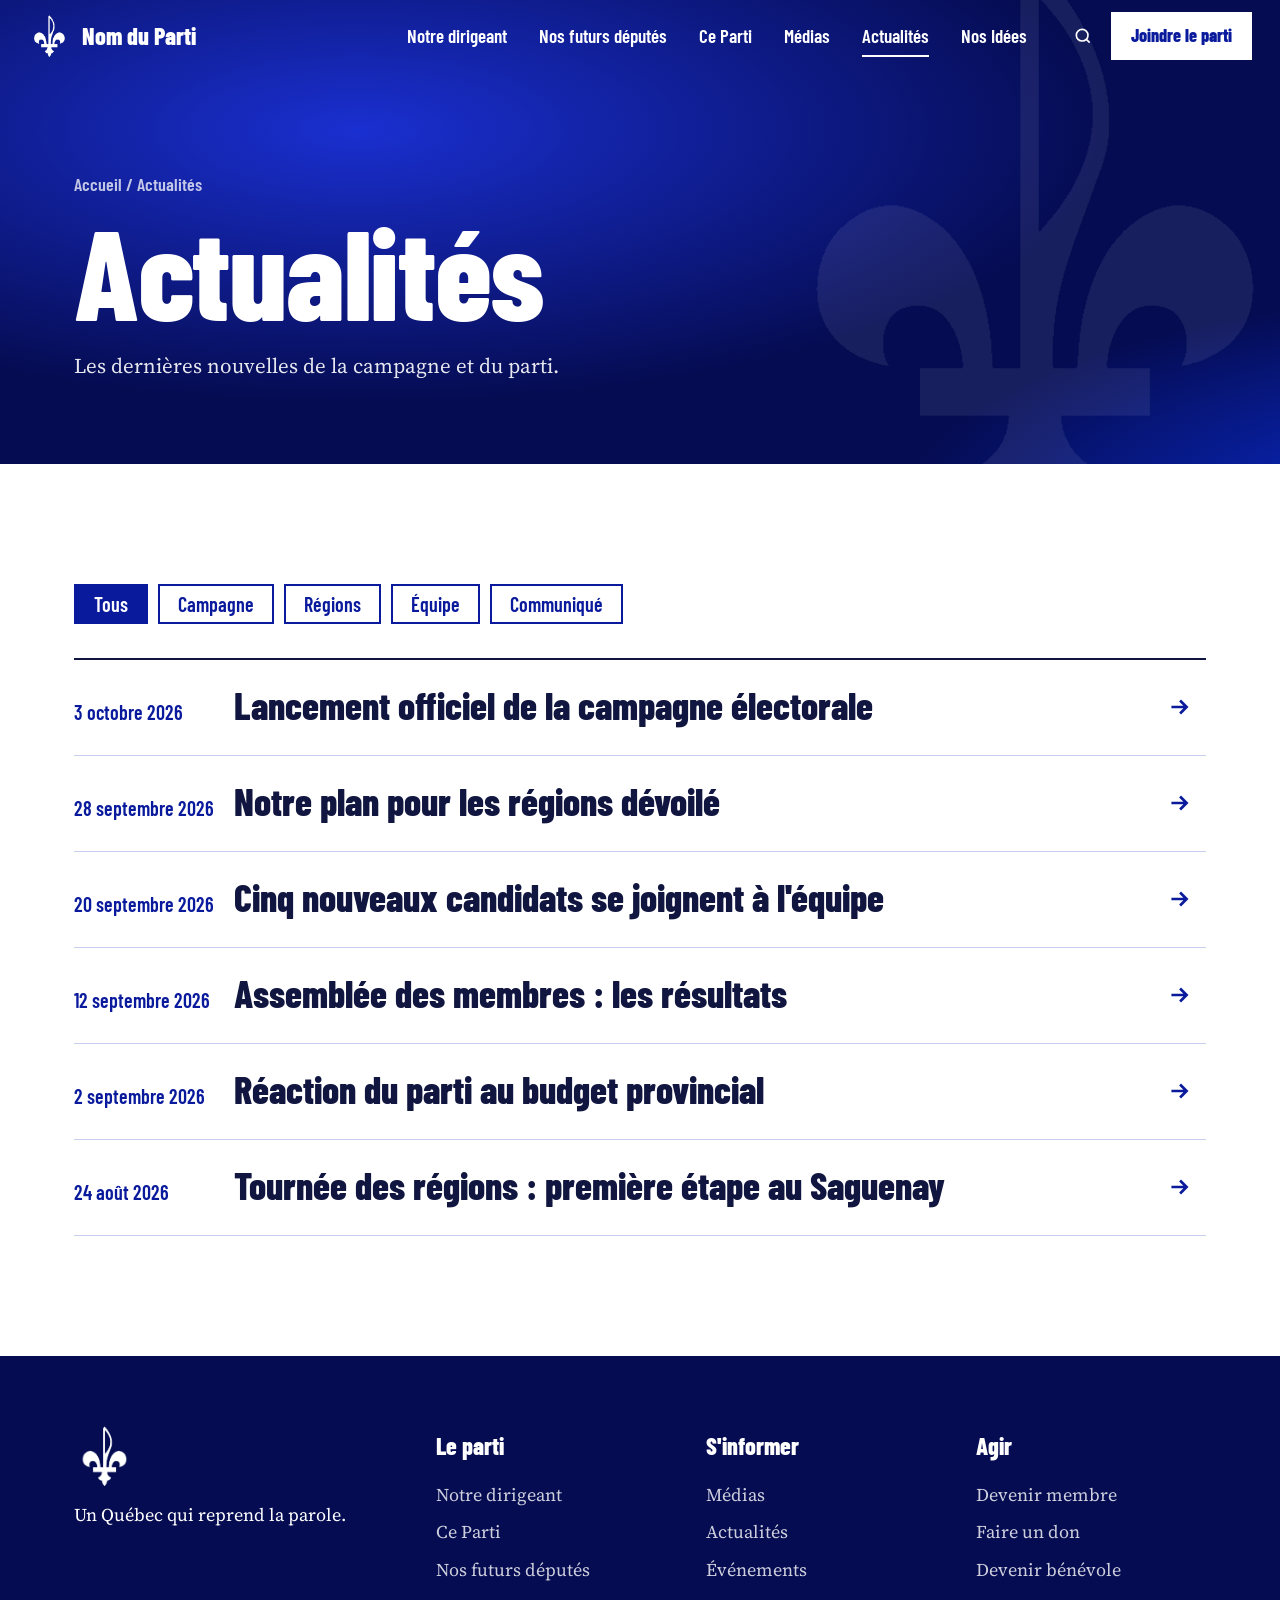
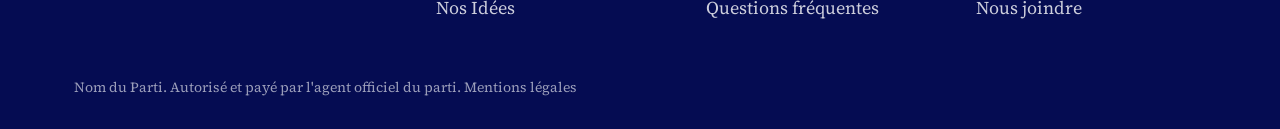
==== actualites.html @ 807f7e47 "Add files via upload" ====
<!DOCTYPE html>
<html lang="fr">
<head>
<meta charset="utf-8">
<meta name="viewport" content="width=device-width, initial-scale=1">
<title>Actualités | Nom du Parti</title>
<link rel="icon" href="assets/logo-bleu.png">
<link rel="preconnect" href="https://fonts.googleapis.com">
<link rel="preconnect" href="https://fonts.gstatic.com" crossorigin>
<link href="https://fonts.googleapis.com/css2?family=Barlow+Condensed:wght@600;800&family=Source+Serif+4:ital,wght@0,400;0,600;1,400&display=swap" rel="stylesheet">
<link rel="stylesheet" href="style.css">
</head>
<body>
<main>
<section class="phero"><div class="bg-fx"></div><img class="mark" src="assets/logo-blanc.png" alt="">
<div class="wrap"><div class="crumb"><a href="index.html">Accueil</a> / Actualités</div><h1>Actualités</h1><p>Les dernières nouvelles de la campagne et du parti.</p></div></section>
<section class="sec"><div class="wrap">
  <div class="chips" id="chips-news"></div>
  <ul class="news" id="news"></ul>
</div></section>
</main><script src="data.js"></script><script src="script.js"></script></body></html>
---- style.css ----
:root{
  --bleu:#0a1a9c;--nuit:#050c52;--roi:#1a2fd0;--blanc:#fff;--glace:#eef1fb;--encre:#10163f;
  --disp:'Barlow Condensed','Arial Narrow',sans-serif;--txt:'Source Serif 4',Georgia,serif;
  --ease:cubic-bezier(.2,.7,.2,1);
}
*{box-sizing:border-box;margin:0;padding:0}
html{scroll-behavior:smooth;scroll-padding-top:72px}
body{font-family:var(--txt);color:var(--encre);background:var(--blanc);line-height:1.65;font-size:18px;overflow-x:hidden}
img{max-width:100%;display:block}
a{color:inherit;text-decoration:none}
:focus-visible{outline:3px solid var(--roi);outline-offset:3px}
.wrap{max-width:1180px;margin:0 auto;padding:0 24px}
h1,h2,h3{font-family:var(--disp);font-weight:800;line-height:.95;letter-spacing:-.01em}
h2{font-size:clamp(46px,7vw,92px);color:var(--bleu);margin-bottom:20px}
h3{font-size:30px;margin-bottom:8px}
.big{font-size:clamp(22px,2.6vw,32px);line-height:1.3;font-weight:600;margin-bottom:18px}
p+p{margin-top:14px}

/* Navigation */
.nav{position:fixed;inset:0 0 auto 0;z-index:50;display:flex;align-items:center;gap:24px;padding:12px 28px;color:#fff;transition:background .4s,box-shadow .4s,padding .4s}
.nav.solid{background:var(--bleu);box-shadow:0 6px 30px rgba(5,12,82,.35);padding:8px 28px}
.brand{display:flex;align-items:center;gap:12px;font-family:var(--disp);font-weight:800;font-size:24px}
.brand img{height:42px;width:auto}
.links{display:flex;gap:4px;margin-left:auto}
.links a{font-family:var(--disp);font-weight:600;font-size:19px;padding:8px 14px;position:relative}
.links a::after{content:"";position:absolute;left:14px;right:14px;bottom:3px;height:2px;background:#fff;transform:scaleX(0);transform-origin:left;transition:transform .35s var(--ease)}
.links a:hover::after,.links a.on::after{transform:scaleX(1)}
.nav-actions{display:flex;align-items:center;gap:10px}
.icon-btn{background:none;border:0;color:inherit;cursor:pointer;padding:8px;display:grid;place-items:center}
.cta{background:#fff;color:var(--bleu);font-family:var(--disp);font-weight:800;font-size:18px;padding:9px 20px;transition:transform .3s var(--ease),background .3s}
.cta:hover{transform:translateY(-2px);background:var(--glace)}
.burger{display:none;gap:6px}
.burger span{display:block;width:26px;height:2px;background:#fff;transition:transform .3s}
.search{position:fixed;top:64px;left:0;right:0;z-index:49;background:var(--nuit);padding:20px 28px 28px;color:#fff;animation:drop .35s var(--ease)}
.search[hidden]{display:none}
.search input{width:100%;max-width:760px;display:block;margin:0 auto;background:none;border:0;border-bottom:2px solid #fff;color:#fff;font:600 28px var(--disp);padding:10px 0}
.search input::placeholder{color:rgba(255,255,255,.55)}
.results{max-width:760px;margin:14px auto 0;display:grid;gap:2px}
.results a{padding:10px 4px;font-family:var(--disp);font-size:22px;font-weight:600;border-bottom:1px solid rgba(255,255,255,.15)}
.results a:hover{background:rgba(255,255,255,.08)}
@keyframes drop{from{opacity:0;transform:translateY(-14px)}}

/* Vidéo et fond animé */
.bg-video{position:absolute;inset:0;width:100%;height:100%;object-fit:cover;z-index:0}
.bg-fx{position:absolute;inset:0;z-index:0;background:
  radial-gradient(60% 60% at 20% 20%,var(--roi),transparent 70%),
  radial-gradient(50% 50% at 85% 80%,#0a2fe0,transparent 70%),
  var(--nuit);background-size:140% 140%;animation:flow 16s ease-in-out infinite alternate}
@keyframes flow{to{background-position:100% 100%}}
.bg-video+.bg-fx{display:none}
.bg-video.ready+.bg-fx{display:block;background:linear-gradient(180deg,rgba(5,12,82,.55),rgba(5,12,82,.85));animation:none}

/* Héros */
.hero{position:relative;min-height:100vh;display:flex;align-items:center;color:#fff;overflow:hidden;background:var(--nuit)}
.hero .bg-fx{z-index:0}
.hero .bg-video{z-index:0}
.hero-mark{position:absolute;right:-6%;top:50%;height:120%;width:auto;opacity:.09;transform:translateY(-50%);animation:sway 22s ease-in-out infinite alternate;z-index:1;pointer-events:none}
@keyframes sway{from{transform:translateY(-50%) rotate(-6deg) scale(1)}to{transform:translateY(-52%) rotate(6deg) scale(1.08)}}
.hero-body{position:relative;z-index:2;padding:120px 28px 80px;max-width:1180px;margin:0 auto;width:100%}
.hero h1{font-size:clamp(70px,13vw,190px);color:#fff;text-transform:none}
.line{display:block;overflow:hidden;padding-bottom:.06em}
.line span{display:block;transform:translateY(105%);animation:up 1.1s var(--ease) forwards}
.line:nth-child(2) span{animation-delay:.15s}
.line:nth-child(3) span{animation-delay:.3s}
@keyframes up{to{transform:none}}
.lead{max-width:560px;font-size:22px;margin:28px 0 34px;opacity:0;animation:fade 1s .9s forwards}
.hero-actions{display:flex;gap:14px;flex-wrap:wrap;opacity:0;animation:fade 1s 1.1s forwards}
@keyframes fade{to{opacity:1}}
.btn{display:inline-block;font-family:var(--disp);font-weight:800;font-size:22px;padding:14px 30px;border:2px solid #fff;cursor:pointer;transition:transform .3s var(--ease),background .3s,color .3s}
.btn.solid{background:#fff;color:var(--bleu)}
.btn.ghost{color:#fff}
.btn:hover{transform:translateY(-3px)}
.btn.ghost:hover{background:#fff;color:var(--bleu)}
.sec:not(.dark):not(.band) .btn.solid{background:var(--bleu);color:#fff;border-color:var(--bleu)}
.scroll-hint{position:absolute;bottom:26px;left:50%;z-index:2;width:26px;height:44px;border:2px solid #fff;border-radius:14px;transform:translateX(-50%)}
.scroll-hint i{position:absolute;left:50%;top:8px;width:4px;height:8px;background:#fff;border-radius:2px;transform:translateX(-50%);animation:dot 1.6s infinite}
@keyframes dot{60%{transform:translate(-50%,16px);opacity:0}}

/* Bandeau défilant */
.marquee{background:var(--bleu);color:#fff;overflow:hidden;white-space:nowrap;padding:16px 0}
.track{display:inline-flex;animation:scroll 28s linear infinite}
.track span{font-family:var(--disp);font-weight:800;font-size:38px;padding:0 34px;position:relative}
.track span::after{content:"";position:absolute;right:-8px;top:50%;width:14px;height:14px;background:#fff;transform:translateY(-50%) rotate(45deg)}
@keyframes scroll{to{transform:translateX(-33.333%)}}

/* Sections */
.sec{padding:120px 0;position:relative}
.sec.dark{background:var(--nuit);color:#fff;padding-bottom:100px}
.sec.dark h2{color:#fff}
.sec.tint{background:var(--glace)}
.head{margin-bottom:56px;max-width:760px}
.split{display:grid;grid-template-columns:5fr 6fr;gap:70px;align-items:center}
.portrait{position:relative;aspect-ratio:4/5;background:var(--bleu);overflow:hidden;display:grid;place-items:center}
.portrait img{position:relative;height:70%;width:auto;opacity:.9;animation:float 7s ease-in-out infinite alternate}
@keyframes float{to{transform:translateY(-16px) rotate(2deg)}}
.split .btn{margin-top:28px}

/* Députés */
.rail{display:flex;gap:22px;overflow-x:auto;padding:10px max(24px,calc((100vw - 1180px)/2)) 30px;scroll-snap-type:x mandatory;cursor:grab;scrollbar-width:thin;scrollbar-color:#fff var(--bleu)}
.rail.drag{cursor:grabbing;scroll-snap-type:none}
.card{flex:0 0 280px;scroll-snap-align:start;background:var(--bleu);transition:transform .45s var(--ease)}
.card:hover{transform:translateY(-10px)}
.card .ph{aspect-ratio:3/4;display:grid;place-items:center;background:linear-gradient(160deg,var(--roi),var(--bleu));overflow:hidden}
.card .ph img{height:46%;opacity:.5;transition:transform .6s var(--ease)}
.card:hover .ph img{transform:scale(1.25) rotate(-5deg)}
.card .info{padding:18px 20px 22px}
.card h3{font-size:30px;color:#fff;margin:0}
.card p{font-size:16px;opacity:.8}

/* Valeurs */
.values{display:grid;grid-template-columns:repeat(3,1fr);gap:0;border-top:4px solid var(--bleu)}
.values article{padding:34px 30px 10px 0}
.values article+article{padding-left:30px;border-left:1px solid #cfd5f2}
.values h3{color:var(--bleu);font-size:40px}

/* Médias */
.band{background:var(--nuit);color:#fff;overflow:hidden}
.band h2{color:#fff}
.band .wrap{position:relative;z-index:2}
.videos{display:grid;grid-template-columns:2fr 1fr;grid-template-rows:1fr 1fr;gap:18px}
.vid{position:relative;overflow:hidden;background:var(--bleu);min-height:230px;cursor:pointer}
.big-vid{grid-row:span 2;min-height:480px}
.vid video{position:absolute;inset:0;width:100%;height:100%;object-fit:cover;transition:transform .8s var(--ease)}
.vid:hover video{transform:scale(1.06)}
.vid figcaption{position:absolute;left:0;right:0;bottom:0;padding:50px 20px 18px;background:linear-gradient(transparent,rgba(5,12,82,.92));font-family:var(--disp);font-weight:600;font-size:24px}

/* Actualités */
.news{list-style:none;border-top:2px solid var(--encre)}
.news li{border-bottom:1px solid #c9cfec}
.news a{display:grid;grid-template-columns:140px 1fr 40px;gap:20px;align-items:baseline;padding:26px 0;transition:padding .4s var(--ease),background .4s}
.news a:hover{padding-left:22px;background:var(--glace)}
.news time{font-family:var(--disp);font-weight:600;font-size:20px;color:var(--bleu)}
.news strong{font-family:var(--disp);font-size:clamp(26px,3vw,38px);line-height:1.05;font-weight:800}
.news svg{align-self:center;color:var(--bleu);transition:transform .4s var(--ease)}
.news a:hover svg{transform:translateX(8px)}

/* Idées */
.acc{border-top:4px solid var(--bleu)}
.acc details{border-bottom:1px solid #b9c1ea}
.acc summary{list-style:none;cursor:pointer;display:flex;justify-content:space-between;align-items:center;padding:26px 0;font-family:var(--disp);font-weight:800;font-size:clamp(32px,4.5vw,56px);color:var(--bleu);line-height:1}
.acc summary::-webkit-details-marker{display:none}
.acc summary::after{content:"";width:22px;height:22px;border-right:4px solid var(--bleu);border-bottom:4px solid var(--bleu);transform:rotate(45deg);transition:transform .4s var(--ease);margin:0 8px 8px 0}
.acc details[open] summary::after{transform:rotate(-135deg) translate(-4px,-4px)}
.acc .body{display:grid;grid-template-rows:0fr;transition:grid-template-rows .5s var(--ease)}
.acc details[open] .body{grid-template-rows:1fr}
.acc .body>div{overflow:hidden}
.acc ul{list-style:none;padding:0 0 30px;max-width:720px}
.acc li{padding:8px 0 8px 28px;position:relative}
.acc li::before{content:"";position:absolute;left:0;top:18px;width:10px;height:10px;background:var(--bleu);transform:rotate(45deg)}

/* Adhésion */
.join{position:relative;background:var(--bleu);color:#fff;padding:130px 0;overflow:hidden}
.join-mark{position:absolute;left:-4%;bottom:-20%;height:130%;opacity:.07;animation:sway 26s ease-in-out infinite alternate}
.join .wrap{position:relative;z-index:1}
.join h2{color:#fff;max-width:800px}
.join form{display:grid;grid-template-columns:1.2fr 1.2fr .7fr auto;gap:12px;margin-top:36px}
.join input{padding:16px 18px;border:2px solid #fff;background:transparent;color:#fff;font:400 18px var(--txt)}
.join input::placeholder{color:rgba(255,255,255,.65)}
.join input:focus{background:rgba(255,255,255,.12);outline:none}
.join input.err{border-color:#ffb4b4}
.btn.light{background:#fff;color:var(--bleu)}
.form-msg{margin-top:18px;font-weight:600;min-height:1.6em}
.foot{background:var(--nuit);color:#fff;display:flex;align-items:center;gap:18px;padding:30px 28px;font-size:15px}
.foot img{height:40px;width:auto}

/* Apparition */
.reveal{opacity:0;transform:translateY(34px);transition:opacity .9s var(--ease),transform .9s var(--ease)}
.reveal.in{opacity:1;transform:none}

@media(max-width:1020px){
  .links{position:fixed;inset:0 0 auto 0;top:0;flex-direction:column;background:var(--nuit);padding:90px 28px 30px;transform:translateY(-100%);transition:transform .5s var(--ease);margin:0}
  .links.open{transform:none}
  .links a{font-size:30px}
  .burger{display:grid;z-index:60}
  .cta{display:none}
  .split{grid-template-columns:1fr;gap:40px}
  .portrait{max-width:420px}
  .values{grid-template-columns:1fr}
  .values article+article{padding-left:0;border-left:0;border-top:1px solid #cfd5f2}
  .videos{grid-template-columns:1fr}.big-vid{grid-row:auto;min-height:300px}
  .join form{grid-template-columns:1fr}
  .news a{grid-template-columns:1fr 30px}.news time{grid-column:1/-1}
}
@media(prefers-reduced-motion:reduce){
  *,*::before,*::after{animation:none!important;transition:none!important}
  .line span,.reveal,.lead,.hero-actions{opacity:1;transform:none}
  html{scroll-behavior:auto}
}

/* ===== Pages internes ===== */
.phero{position:relative;background:var(--nuit);color:#fff;padding:170px 0 80px;overflow:hidden}
.phero .wrap{position:relative;z-index:2}
.phero h1{font-size:clamp(56px,10vw,140px);margin:10px 0 18px}
.phero p{max-width:640px;font-size:21px;opacity:.9}
.phero .mark{position:absolute;right:-4%;top:-10%;height:130%;opacity:.08;animation:sway 24s ease-in-out infinite alternate}
.crumb{font-family:var(--disp);font-weight:600;font-size:18px;opacity:.75}
.crumb a:hover{text-decoration:underline}
.prose{max-width:720px}
.prose h2{font-size:clamp(36px,4.5vw,56px);margin:48px 0 14px}
.prose h2:first-child{margin-top:0}
.prose ul{padding-left:22px;margin-top:12px}
.prose li{margin:6px 0}
.cols2{display:grid;grid-template-columns:1fr 1fr;gap:60px}
.more{display:inline-flex;gap:10px;align-items:center;font-family:var(--disp);font-weight:800;font-size:22px;color:var(--bleu);margin-top:26px;border-bottom:2px solid currentColor;padding-bottom:2px;transition:gap .3s var(--ease)}
.more:hover{gap:18px}
.dark .more,.band .more{color:#fff}
.chips{display:flex;flex-wrap:wrap;gap:10px;margin-bottom:34px}
.chip{font-family:var(--disp);font-weight:600;font-size:20px;padding:6px 18px;border:2px solid var(--bleu);background:none;color:var(--bleu);cursor:pointer;transition:background .25s,color .25s}
.chip:hover,.chip.on{background:var(--bleu);color:#fff}
.grid{display:grid;grid-template-columns:repeat(auto-fill,minmax(250px,1fr));gap:24px}
.grid .card{flex:none}
.grid .card .info p+p{margin-top:8px;font-size:15px}
.timeline{list-style:none;border-left:4px solid var(--bleu);margin:20px 0 0 6px}
.timeline li{position:relative;padding:0 0 38px 34px}
.timeline li::before{content:"";position:absolute;left:-12px;top:6px;width:20px;height:20px;background:#fff;border:4px solid var(--bleu);transform:rotate(45deg)}
.timeline b{display:block;font-family:var(--disp);font-size:34px;color:var(--bleu);line-height:1}
.quote{font-family:var(--disp);font-weight:800;font-size:clamp(34px,5vw,64px);line-height:1;color:var(--bleu);border-left:8px solid var(--bleu);padding-left:28px;margin:50px 0}
.tbl{width:100%;border-collapse:collapse;margin-top:20px}
.tbl th,.tbl td{text-align:left;padding:16px 14px;border-bottom:1px solid #c9cfec;vertical-align:top}
.tbl th{font-family:var(--disp);font-size:22px;color:var(--bleu);border-bottom:3px solid var(--bleu)}
.callout{background:var(--glace);border-left:6px solid var(--bleu);padding:26px 30px;margin:34px 0}
.callout h3{color:var(--bleu)}
.events{list-style:none;border-top:2px solid var(--encre)}
.events li{display:grid;grid-template-columns:110px 1fr auto;gap:26px;align-items:center;padding:24px 0;border-bottom:1px solid #c9cfec}
.events .d{font-family:var(--disp);font-weight:800;text-align:center;background:var(--bleu);color:#fff;padding:10px 0;line-height:1}
.events .d b{display:block;font-size:46px}
.events h3{font-size:34px;margin:0;color:var(--encre)}
.events p{font-size:16px;opacity:.75}
.faq details{border-bottom:1px solid #b9c1ea}
.faq summary{cursor:pointer;padding:22px 0;font-family:var(--disp);font-weight:800;font-size:30px;color:var(--bleu);list-style:none;line-height:1.05}
.faq summary::-webkit-details-marker{display:none}
.faq details p{padding:0 0 24px;max-width:700px}
.faq details[open] summary{color:var(--roi)}
.form{display:grid;gap:14px;max-width:620px}
.form label{font-family:var(--disp);font-weight:600;font-size:20px;color:var(--bleu)}
.form input,.form select,.form textarea{width:100%;padding:14px 16px;border:2px solid var(--bleu);background:#fff;font:400 18px var(--txt);color:var(--encre)}
.form textarea{min-height:150px;resize:vertical}
.form input.err,.form textarea.err{border-color:#c0392b}
.form .btn{justify-self:start;background:var(--bleu);color:#fff;border-color:var(--bleu)}
.form .form-msg{color:var(--bleu)}
.amounts{display:flex;gap:10px;flex-wrap:wrap}
.amounts button{font-family:var(--disp);font-weight:800;font-size:26px;min-width:90px;padding:12px 18px;border:2px solid var(--bleu);background:#fff;color:var(--bleu);cursor:pointer;transition:background .25s,color .25s}
.amounts button.on,.amounts button:hover{background:var(--bleu);color:#fff}
.tiers{display:grid;grid-template-columns:repeat(3,1fr);gap:20px;margin:10px 0 50px}
.tier{border:2px solid var(--bleu);padding:28px;transition:transform .4s var(--ease),background .4s,color .4s}
.tier:hover{transform:translateY(-8px);background:var(--bleu);color:#fff}
.tier:hover h3,.tier:hover .price{color:#fff}
.tier h3{color:var(--bleu)}
.price{font-family:var(--disp);font-weight:800;font-size:52px;color:var(--bleu);line-height:1;margin:6px 0 12px}
.steps{counter-reset:s;list-style:none;display:grid;gap:18px}
.steps li{counter-increment:s;display:grid;grid-template-columns:60px 1fr;gap:18px}
.steps li::before{content:counter(s);font-family:var(--disp);font-weight:800;font-size:44px;color:#fff;background:var(--bleu);text-align:center;line-height:60px;height:60px}
.press{display:grid;grid-template-columns:repeat(3,1fr);gap:20px}
.press a{border:2px solid var(--bleu);padding:22px;transition:background .3s,color .3s}
.press a:hover{background:var(--bleu);color:#fff}
.press h3{font-size:26px}
.sitefoot{background:var(--nuit);color:#fff;padding:70px 0 30px}
.sitefoot .cols{display:grid;grid-template-columns:1.4fr repeat(3,1fr);gap:40px}
.sitefoot img{height:60px;width:auto;margin-bottom:14px}
.sitefoot h4{font-family:var(--disp);font-weight:800;font-size:24px;margin-bottom:10px}
.sitefoot li{list-style:none}
.sitefoot li a{display:inline-block;padding:4px 0;opacity:.8;transition:opacity .2s,transform .3s var(--ease)}
.sitefoot li a:hover{opacity:1;transform:translateX(6px)}
.sitefoot small{display:block;margin-top:50px;opacity:.6;font-size:14px}
.links a.on::after{transform:scaleX(1)}
@media(max-width:1020px){
  .cols2,.tiers,.press{grid-template-columns:1fr}
  .events li{grid-template-columns:90px 1fr}.events li .btn{grid-column:1/-1}
  .sitefoot .cols{grid-template-columns:1fr 1fr}
}
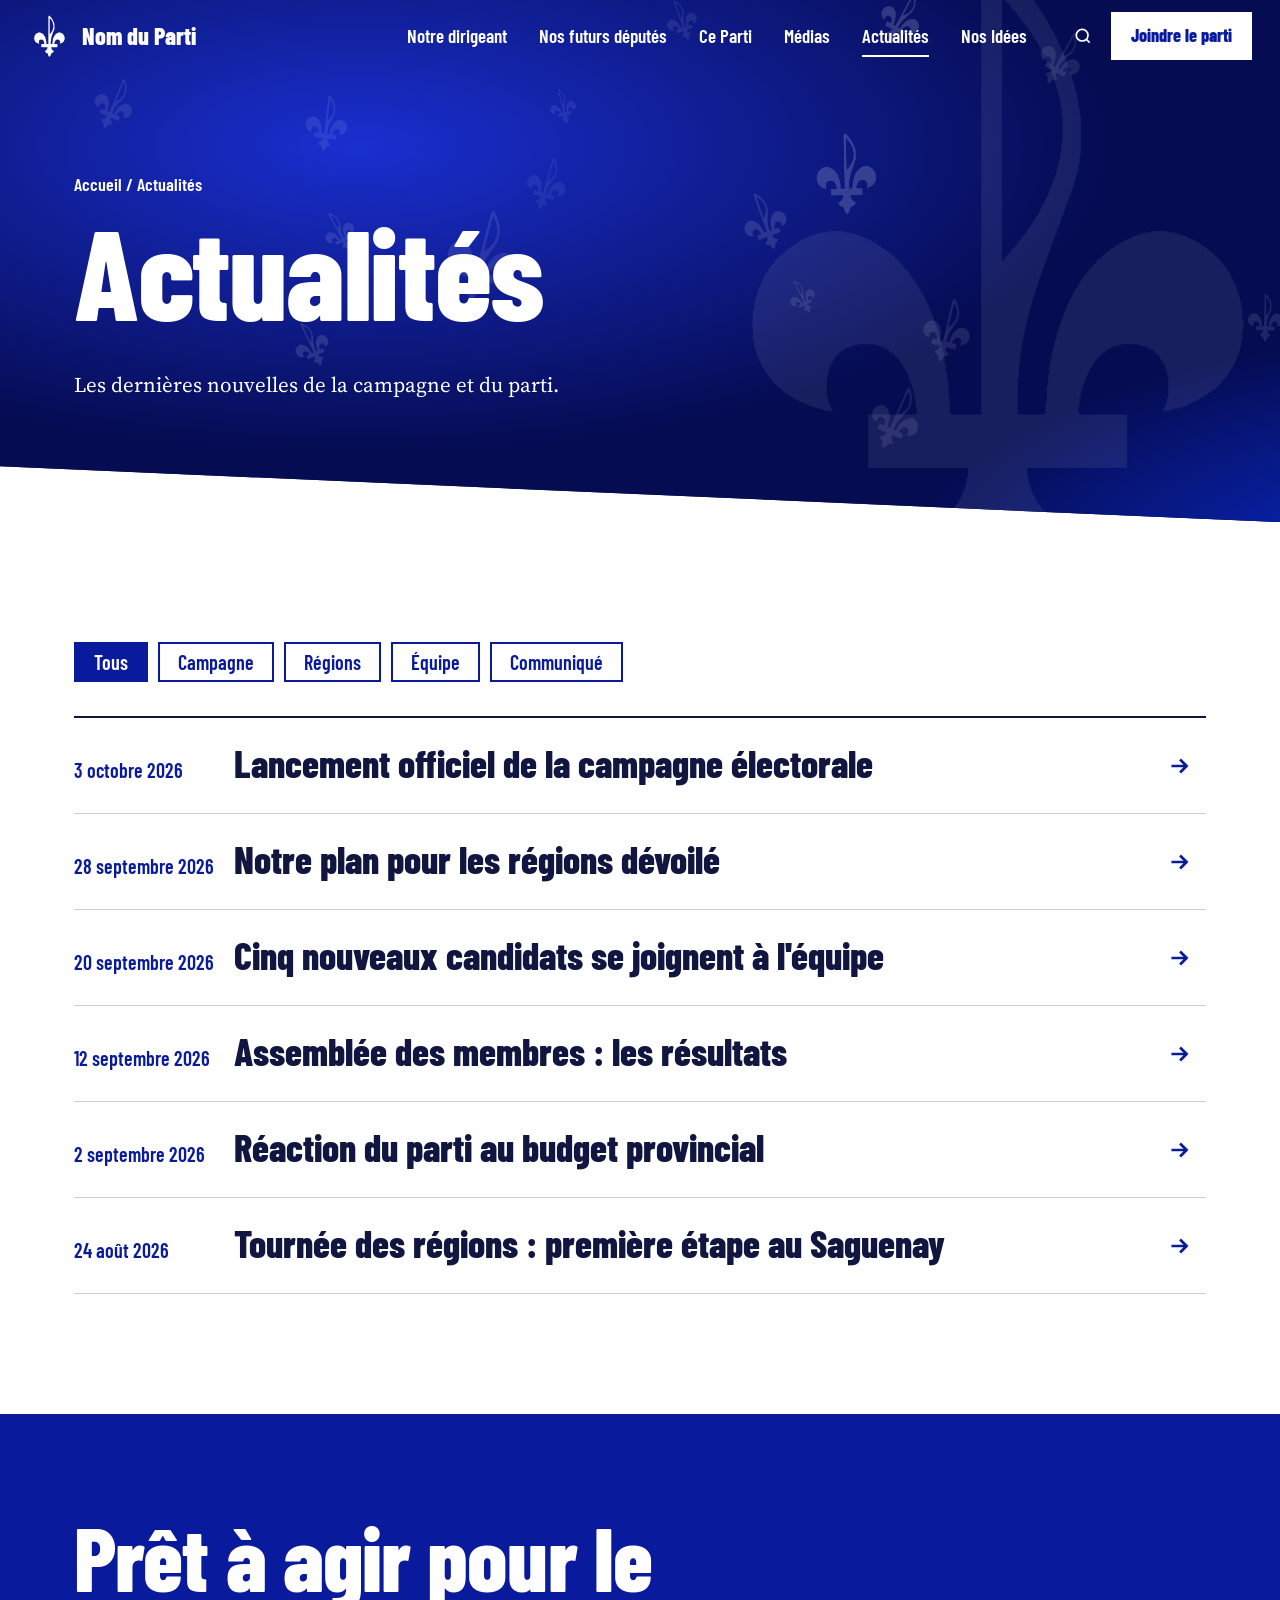
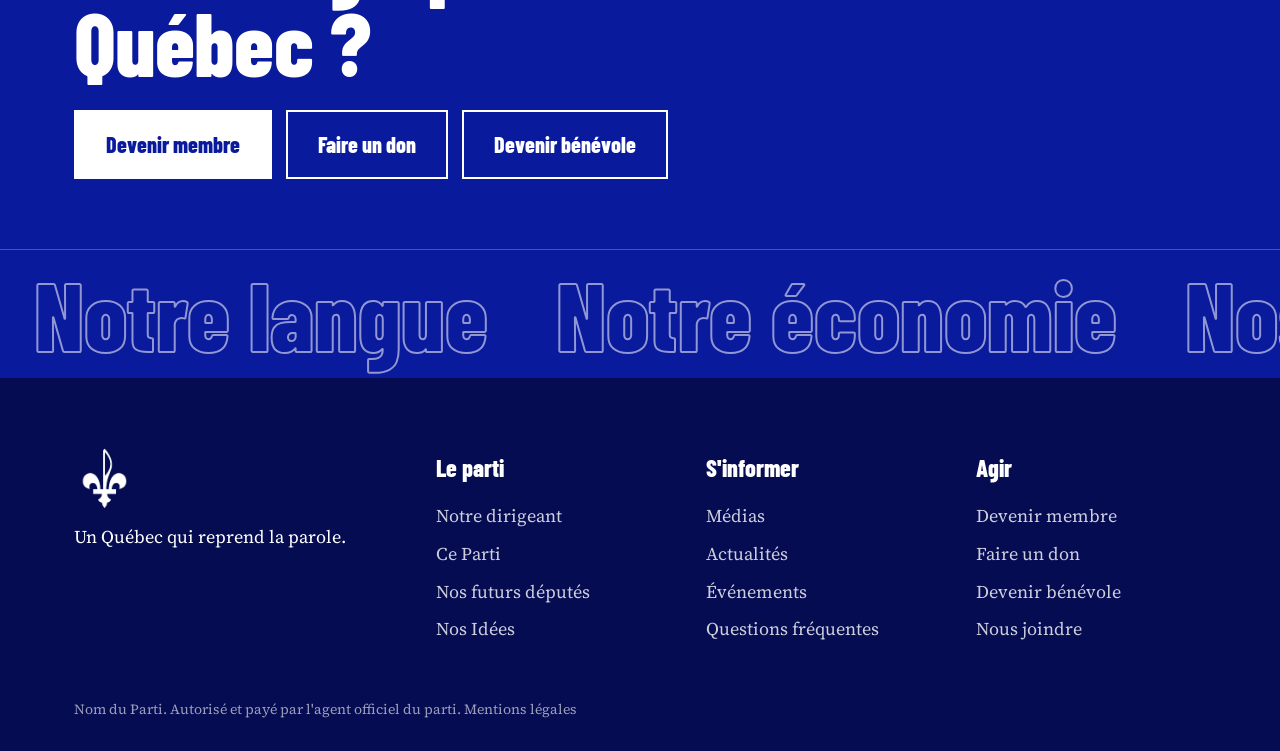
==== commit f6f8d392: "Add files via upload" ====
--- a/actualites.html
+++ b/actualites.html
@@ -18,4 +18,4 @@
   <div class="chips" id="chips-news"></div>
   <ul class="news" id="news"></ul>
 </div></section>
-</main><script src="data.js"></script><script src="script.js"></script></body></html>
+</main><script src="data.js"></script><script src="site.js"></script></body></html>
--- a/style.css
+++ b/style.css
@@ -268,3 +268,87 @@
   .events li{grid-template-columns:90px 1fr}.events li .btn{grid-column:1/-1}
   .sitefoot .cols{grid-template-columns:1fr 1fr}
 }
+
+/* ===== Animations et placeholders (v3) ===== */
+.fx{position:absolute;inset:0;width:100%;height:100%;z-index:1;pointer-events:none}
+.prog{position:fixed;top:0;left:0;height:4px;width:100%;background:#7fa6ff;transform:scaleX(0);transform-origin:left;z-index:70}
+.wipe{position:fixed;inset:0;z-index:200;background:var(--bleu);display:grid;place-items:center;pointer-events:none;animation:wipeOut .9s .1s var(--ease) forwards}
+.wipe img{height:96px;width:auto;animation:pulse 1s ease-in-out infinite alternate}
+.wipe.in{transform:translateY(100%);animation:wipeIn .5s var(--ease) forwards}
+@keyframes wipeOut{to{transform:translateY(-100%)}}
+@keyframes wipeIn{to{transform:none}}
+@keyframes pulse{to{transform:scale(1.12)}}
+@keyframes drift{to{background-position:220px 330px}}
+
+/* Apparition par translate (compatible avec l'inclinaison) */
+.reveal{transform:none;translate:0 34px;opacity:0;transition:opacity .9s var(--ease) calc(var(--i,0)*80ms),translate .9s var(--ease) calc(var(--i,0)*80ms),transform .3s var(--ease),background .4s,color .4s}
+.reveal.in{translate:0 0;opacity:1;transform:none}
+.card,.tier,.press a{transform:perspective(900px) rotateX(var(--rx,0deg)) rotateY(var(--ry,0deg)) translateY(var(--ty,0px))}
+.card:hover,.tier:hover,.press a:hover{--ty:-8px;transform:perspective(900px) rotateX(var(--rx,0deg)) rotateY(var(--ry,0deg)) translateY(var(--ty,0px))}
+.card.reveal.in,.tier.reveal.in,.press a.reveal.in{transform:perspective(900px) rotateX(var(--rx,0deg)) rotateY(var(--ry,0deg)) translateY(var(--ty,0px))}
+
+/* Héros des pages internes */
+.phero{clip-path:polygon(0 0,100% 0,100% 100%,0 calc(100% - 56px));padding-bottom:120px}
+.phero .line{display:inline-block;margin-right:.22em;padding-top:.16em;margin-top:-.16em}
+.phero .crumb,.phero p{opacity:0;animation:fade 1s 1.1s forwards}
+.phero .mark{z-index:1}
+
+/* Titres */
+.head h2::after{content:"";display:block;width:0;height:6px;background:var(--bleu);margin-top:16px;transition:width 1s .35s var(--ease)}
+.head.in h2::after{width:130px}
+.dark .head h2::after,.band .head h2::after{background:#fff}
+.tbl tbody tr{transition:background .25s}
+.tbl tbody tr:hover{background:var(--glace)}
+.callout{transition:transform .4s var(--ease),box-shadow .4s}
+.callout:hover{transform:translateX(8px);box-shadow:-8px 0 0 var(--bleu)}
+.timeline li::before{transition:transform .5s var(--ease),background .4s}
+.timeline li.in::before{background:var(--bleu);transform:rotate(225deg)}
+.timeline li.reveal{translate:-26px 0}
+.timeline li.reveal.in{translate:0 0}
+.quote{background:linear-gradient(90deg,var(--glace),transparent);padding-top:20px;padding-bottom:20px}
+.chip{transition:background .25s,color .25s,transform .3s var(--ease)}
+.chip:hover{transform:translateY(-3px)}
+
+/* Portrait animé (remplace le carré bleu) */
+.portrait{background:linear-gradient(160deg,var(--roi),var(--bleu) 60%,var(--nuit));box-shadow:22px 22px 0 var(--glace),22px 22px 0 3px var(--bleu)}
+.portrait::before,.vid::before,.card .ph::before{content:"";position:absolute;inset:-30%;background:url(assets/logo-blanc.png) 0 0/100px repeat;opacity:.07;transform:rotate(-12deg);animation:drift 36s linear infinite;pointer-events:none}
+.portrait::after{content:"Photo à venir";position:absolute;left:20px;bottom:16px;font-family:var(--disp);font-weight:600;font-size:20px;color:#fff;opacity:.75;z-index:2}
+.portrait.has-photo::after{display:none}
+.portrait.has-photo>img:not(.cover){display:none}
+.portrait img.cover{position:absolute;inset:0;width:100%;height:100%;object-fit:cover;animation:none;opacity:1}
+.portrait .bg-video{z-index:1}
+
+/* Vignettes vidéo animées */
+.vid{background:linear-gradient(135deg,var(--roi),var(--bleu) 55%,var(--nuit))}
+.vid::after{content:"";position:absolute;left:50%;top:44%;width:76px;height:76px;border:3px solid #fff;border-radius:50%;translate:-50% -50%;background:url("data:image/svg+xml,%3Csvg xmlns='http://www.w3.org/2000/svg' viewBox='0 0 24 24'%3E%3Cpath fill='white' d='M9 6v12l10-6z'/%3E%3C/svg%3E") center/34px no-repeat;transition:transform .4s var(--ease);z-index:1}
+.vid:hover::after{transform:scale(1.18)}
+.vid video{z-index:2}
+.vid figcaption{z-index:3}
+.vid video.ready+figcaption{z-index:3}
+
+/* Cartes des députés */
+.card{position:relative;overflow:hidden}
+.card .ph{position:relative}
+.card .ph img{display:none}
+.card .ph img.cover{display:block;position:absolute;inset:0;width:100%;height:100%;object-fit:cover;opacity:1}
+.card .ini{position:relative;font-family:var(--disp);font-weight:800;font-size:110px;color:#fff;letter-spacing:-.02em;transition:transform .6s var(--ease)}
+.card:hover .ini{transform:scale(1.15) rotate(-3deg)}
+.card::after{content:"";position:absolute;top:0;left:-70%;width:40%;height:100%;background:linear-gradient(100deg,transparent,rgba(255,255,255,.2),transparent);transform:skewX(-15deg);transition:left .9s var(--ease);pointer-events:none}
+.card:hover::after{left:140%}
+
+/* Bandeau d'action avant le pied de page */
+.ctaband{position:relative;background:var(--bleu);color:#fff;overflow:hidden;padding-top:100px}
+.ctaband .wrap{position:relative;z-index:2;padding-bottom:70px}
+.ctaband h2{color:#fff;max-width:820px}
+.ctaband .acts{display:flex;gap:14px;flex-wrap:wrap;margin-top:26px}
+.outline{position:relative;z-index:2;overflow:hidden;white-space:nowrap;border-top:1px solid rgba(255,255,255,.25);padding:16px 0}
+.outline .track{animation-duration:45s;animation-direction:reverse}
+.outline .track span{font-size:96px;line-height:1;color:transparent;-webkit-text-stroke:2px rgba(255,255,255,.55);padding:0 34px}
+.outline .track span::after{display:none}
+
+@media(prefers-reduced-motion:reduce){
+  .reveal{opacity:1!important;translate:none!important}
+  .phero .crumb,.phero p{opacity:1}
+  .wipe{display:none}
+  .fx{display:none}
+}
